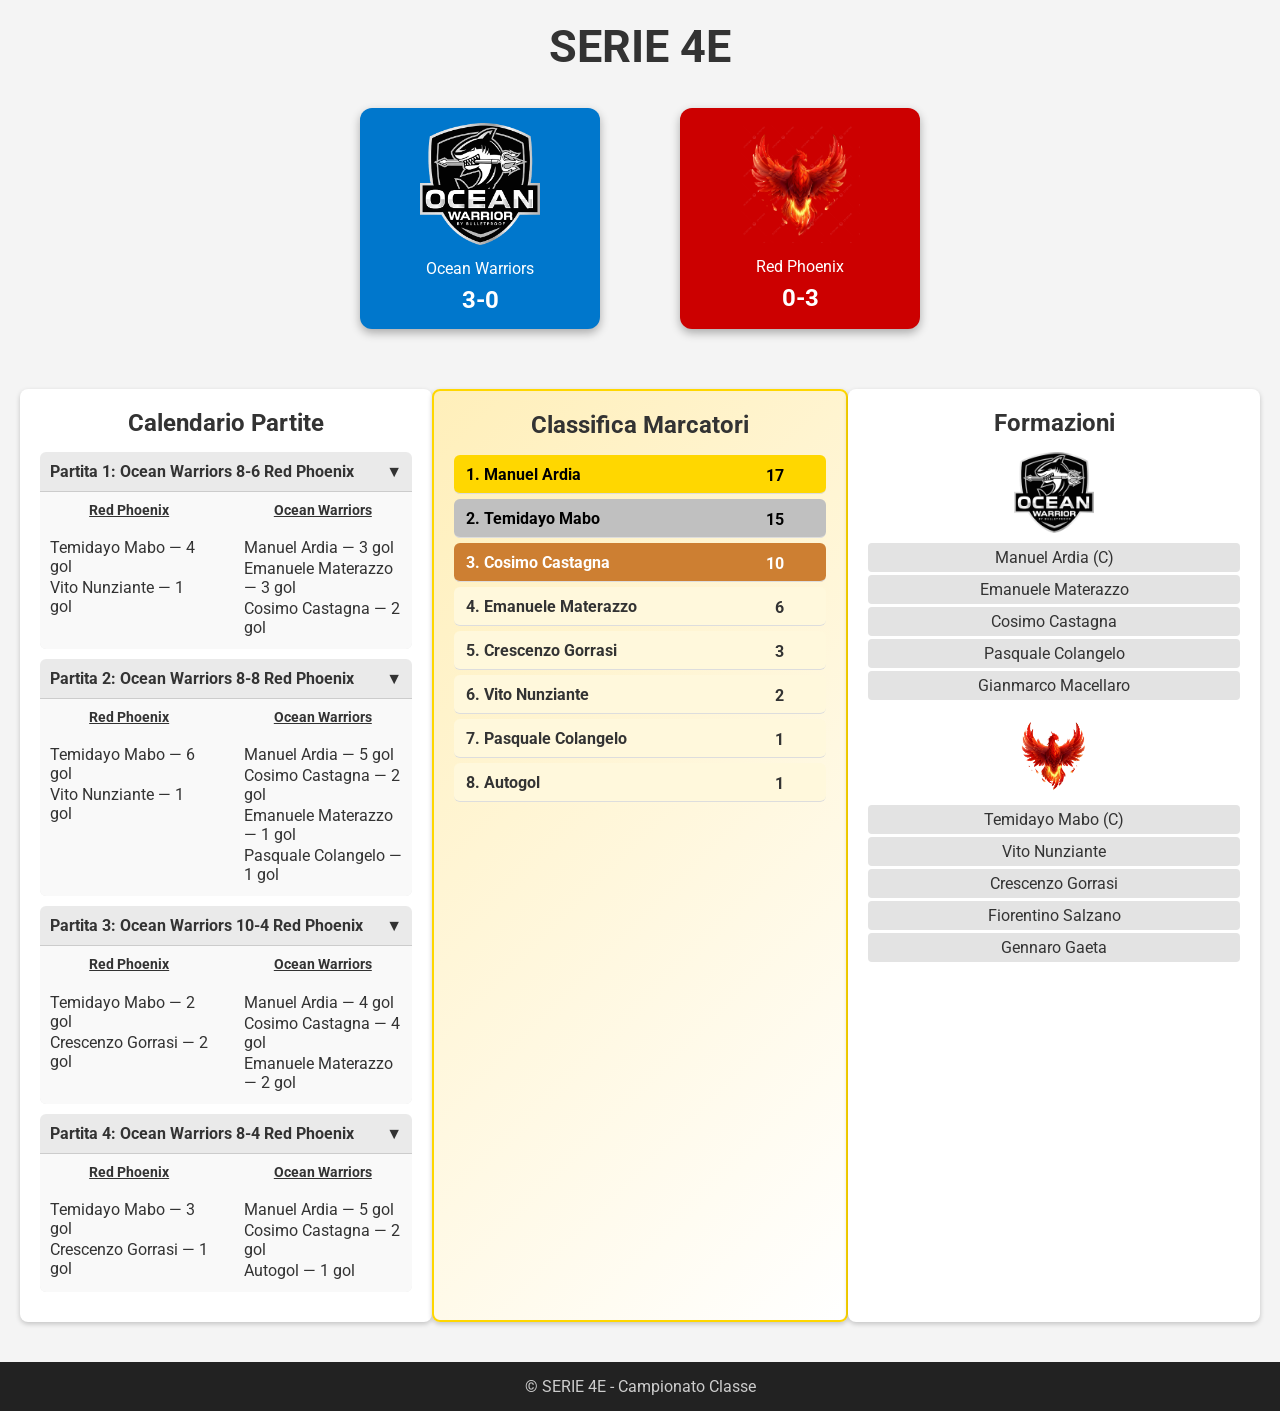
==== index.html @ e38066b0 "Add files via upload" ====
<!DOCTYPE html>
<html lang="it">
<head>
  <meta charset="UTF-8">
  <meta name="viewport" content="width=device-width, initial-scale=1.0">
  <title>SERIE 4E</title>

  <!-- Google Font -->
  <link rel="preconnect" href="https://fonts.googleapis.com">
  <link rel="preconnect" href="https://fonts.gstatic.com" crossorigin>
  <link href="https://fonts.googleapis.com/css2?family=Roboto:wght@400;500;700&display=swap" rel="stylesheet">

  <link rel="stylesheet" href="style.css">
</head>
<body>

  <!-- HEADER -->
  <header>
    <h1>SERIE 4E</h1>
    <div class="header-squadre grande">
      <div class="squadra-header blu">
        <img src="OW.jpg" alt="Ocean Warriors">
        <div>Ocean Warriors</div>
        <div class="risultato">3-0</div>
      </div>
      <div class="squadra-header rosso">
        <img src="RP.jpg" alt="Red Phoenix">
        <div>Red Phoenix</div>
        <div class="risultato">0-3</div>
      </div>
    </div>
  </header>

  <!-- SEZIONI -->
  <div class="container">

    <!-- CALENDARIO PARTITE -->
    <div class="colonna" id="calendario">
      <h2>Calendario Partite</h2>
      <div id="calendario-partite"></div>
    </div>

    <!-- CLASSIFICA MARCATORI -->
    <div class="colonna" id="marcatori">
      <h2>Classifica Marcatori</h2>
      <ul id="lista-marcatori"></ul>
    </div>

    <!-- FORMAZIONI -->
    <div class="colonna" id="formazioni">
      <h2>Formazioni</h2>
      <div class="squadra" id="squadra1"></div>
      <div class="squadra" id="squadra2"></div>
    </div>

  </div>

  <footer>
    &copy; SERIE 4E - Campionato Classe
  </footer>

  <!-- SCRIPT -->
  <script src="script.js"></script>
</body>
</html>
---- style.css ----
/* ----------------- FONT ----------------- */
body, h1, h2, p, li, div {
  font-family: 'Roboto', sans-serif;
}

/* ----------------- 1. Stile globale ----------------- */
body {
  margin: 0;
  padding: 0;
  background-color: #f4f4f4;
  color: #333;
}

h1, h2 {
  margin: 0;
  padding: 0;
}

/* ----------------- 2. Header ----------------- */
header {
  text-align: center;
  padding: 20px 0;
  background-color: #f4f4f4;
}

header h1 {
  font-size: 2.8em;
  margin-bottom: 15px;
}

/* Header squadre grande */
.header-squadre.grande {
  display: flex;
  justify-content: center;
  gap: 80px; /* maggiore spazio tra le squadre */
  padding: 20px 0;
}

.squadra-header {
  text-align: center;
  width: 200px; /* riquadro più largo */
  padding: 15px 20px;
  border-radius: 12px;
  box-shadow: 0 4px 10px rgba(0,0,0,0.3);
}

.squadra-header.blu {
  background-color: #0077cc;
  color: white;
}

.squadra-header.rosso {
  background-color: #cc0000;
  color: white;
}

.squadra-header img {
  width: 120px; /* immagine più grande */
  height: auto;
  margin-bottom: 10px;
  border-radius: 8px;
}

.squadra-header .risultato {
  font-size: 1.5em; /* risultato più evidente */
  font-weight: bold;
  margin-top: 8px;
}

/* ----------------- 3. Layout colonne / container principale ----------------- */
.container {
  display: flex;
  justify-content: space-around;
  flex-wrap: wrap;
  padding: 20px;
}

.colonna {
  background-color: white;
  padding: 20px;
  border-radius: 8px;
  width: 30%;
  box-shadow: 0 2px 5px rgba(0,0,0,0.2);
  margin-bottom: 20px;
}

h2 {
  text-align: center;
  margin-bottom: 15px;
}

ul {
  list-style: none;
  padding: 0;
}

li {
  padding: 5px 0;
  border-bottom: 1px solid #ddd;
}

/* ----------------- 4. Formazioni ----------------- */
.squadra {
  margin-bottom: 15px;
}

.giocatore {
  padding: 5px;
  margin: 3px 0;
  background-color: #e3e3e3;
  border-radius: 4px;
  cursor: pointer;
  text-align: center;
  transition: transform 0.2s, background-color 0.2s;
}

.giocatore:hover {
  background-color: #d1d1d1;
  transform: scale(1.03);
}

#formazioni img {
  width: 80px;
  height: auto;
  display: block;
  margin: 0 auto 10px auto;
}

/* ----------------- 5. Footer ----------------- */
footer {
  background-color: #222;
  color: #ccc;
  text-align: center;
  padding: 15px 0;
}

/* ----------------- 6. Calendario partite a tendina ----------------- */
.partita {
  background-color: #eaeaea;
  margin-bottom: 10px;
  border-radius: 6px;
  overflow: hidden;
  cursor: pointer;
  transition: background-color 0.2s;
}

.partita:hover {
  background-color: #dcdcdc;
}

.partita-titolo {
  padding: 10px;
  font-weight: bold;
  display: flex;
  justify-content: space-between;
  align-items: center;
}

.gol-dettaglio {
  display: none;
  background-color: #f9f9f9;
  padding: 10px;
  border-top: 1px solid #ccc;
  display: flex;
  justify-content: space-between;
}

.gol-colonna {
  width: 45%;
}

.gol-colonna h4 {
  margin-top: 0;
  text-align: center;
  font-size: 0.9em;
  text-decoration: underline;
}

.gol-giocatore {
  margin: 2px 0;
}

/* ----------------- 7. Classifica Marcatori migliorata ----------------- */
#marcatori {
  background: linear-gradient(135deg, #ffefba, #ffffff);
  border: 2px solid #ffd700;
}

#lista-marcatori li {
  display: flex;
  align-items: center;
  justify-content: space-between;
  padding: 8px 12px;
  margin: 5px 0;
  border-radius: 6px;
  background-color: #fff8dc;
  font-weight: bold;
  transition: transform 0.2s, background-color 0.2s;
  position: relative;
}

#lista-marcatori li:hover {
  background-color: #ffe680;
  transform: scale(1.03);
}

#lista-marcatori li.top1 { background-color: #ffd700; color: #000; }
#lista-marcatori li.top2 { background-color: #c0c0c0; color: #000; }
#lista-marcatori li.top3 { background-color: #cd7f32; color: #fff; }

.gol-icon {
  display: inline-block;
  margin-left: 8px;
  width: 18px;
  height: 18px;
  background-image: url('pallone.png'); /* Icona pallone */
  background-size: cover;
}
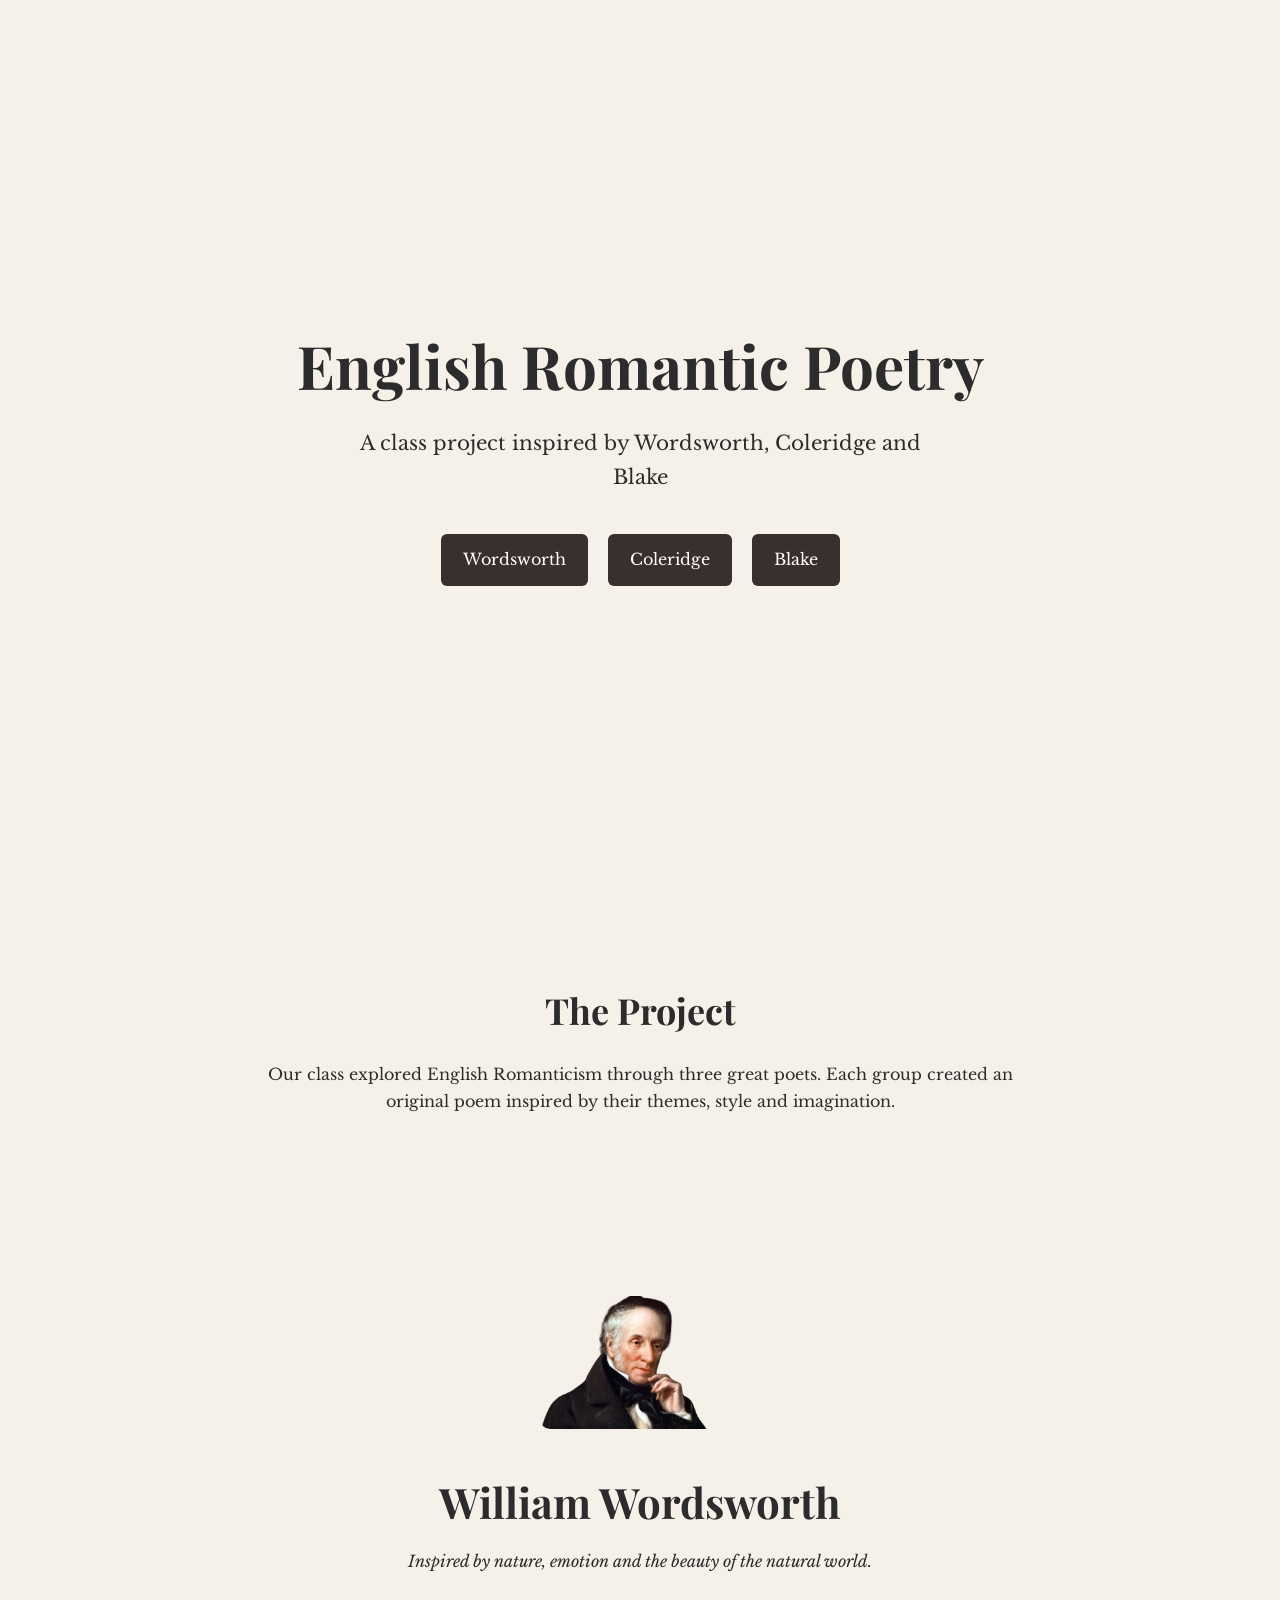
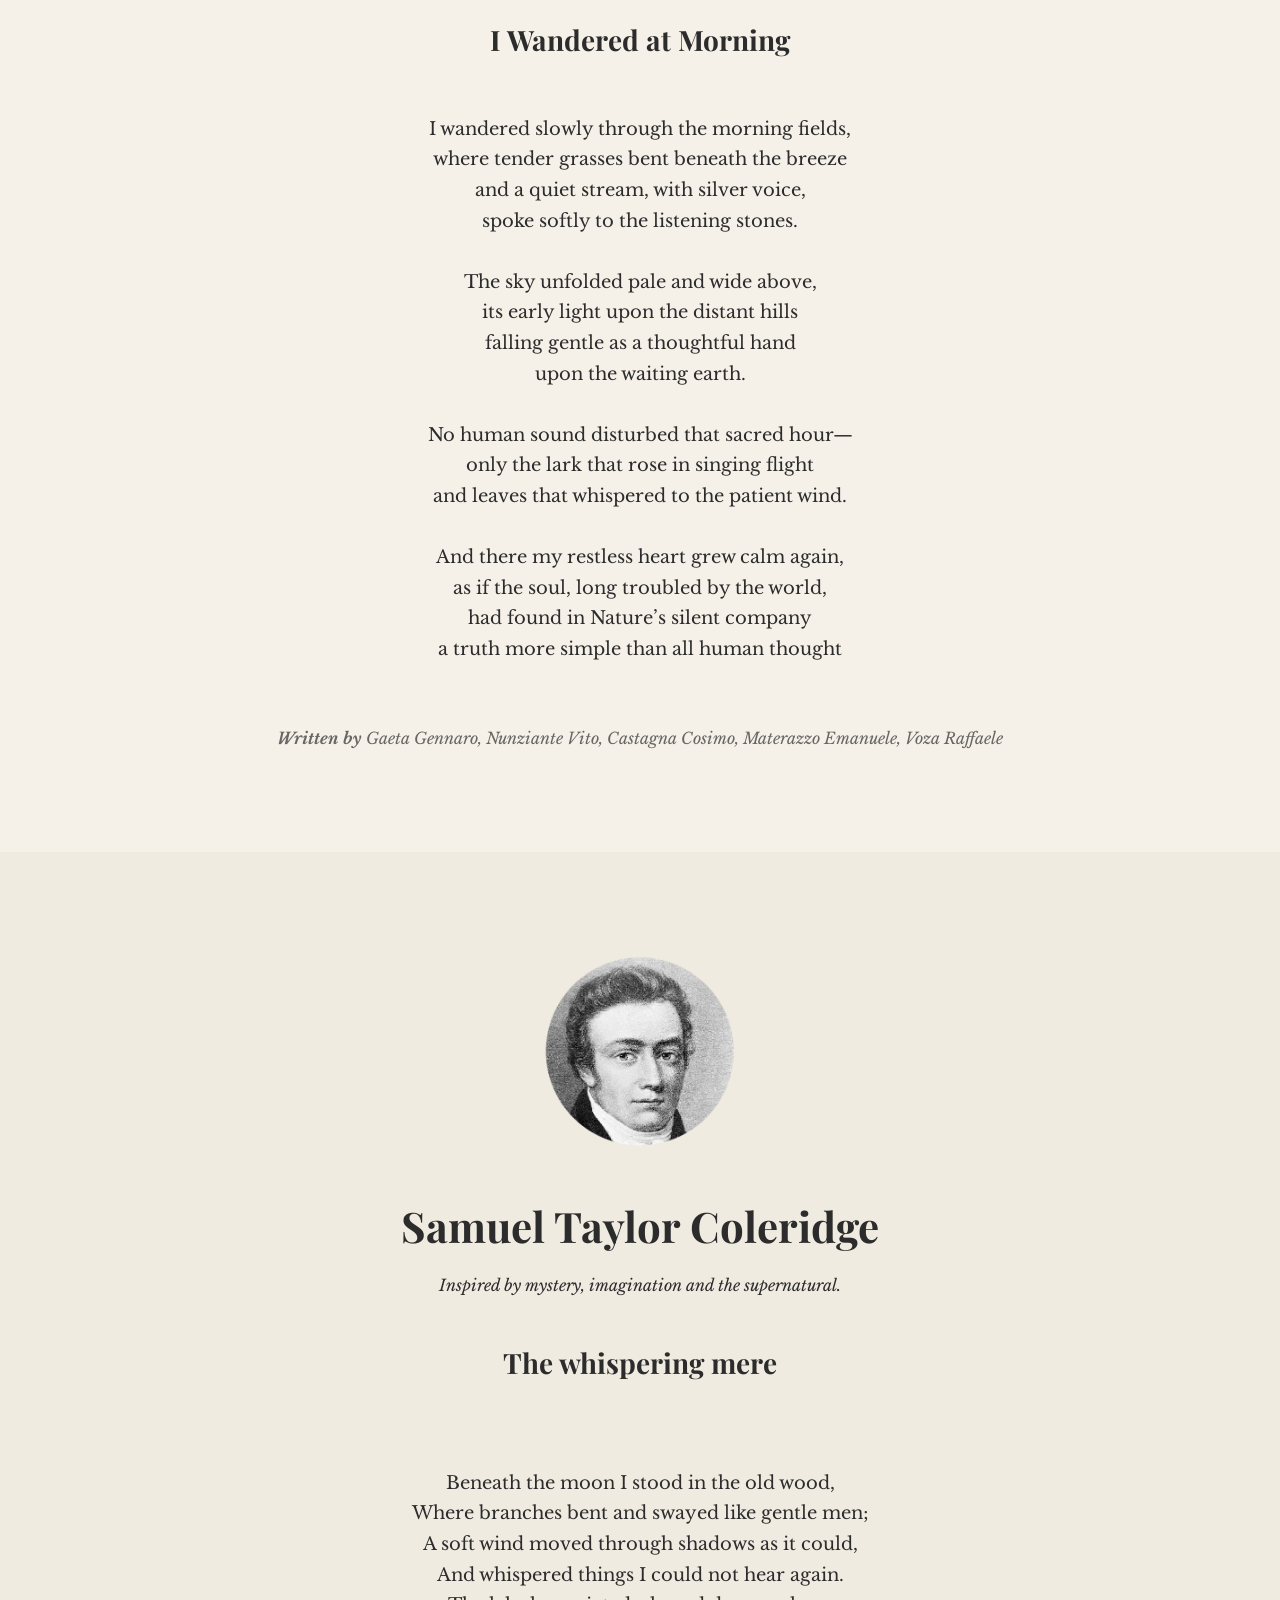
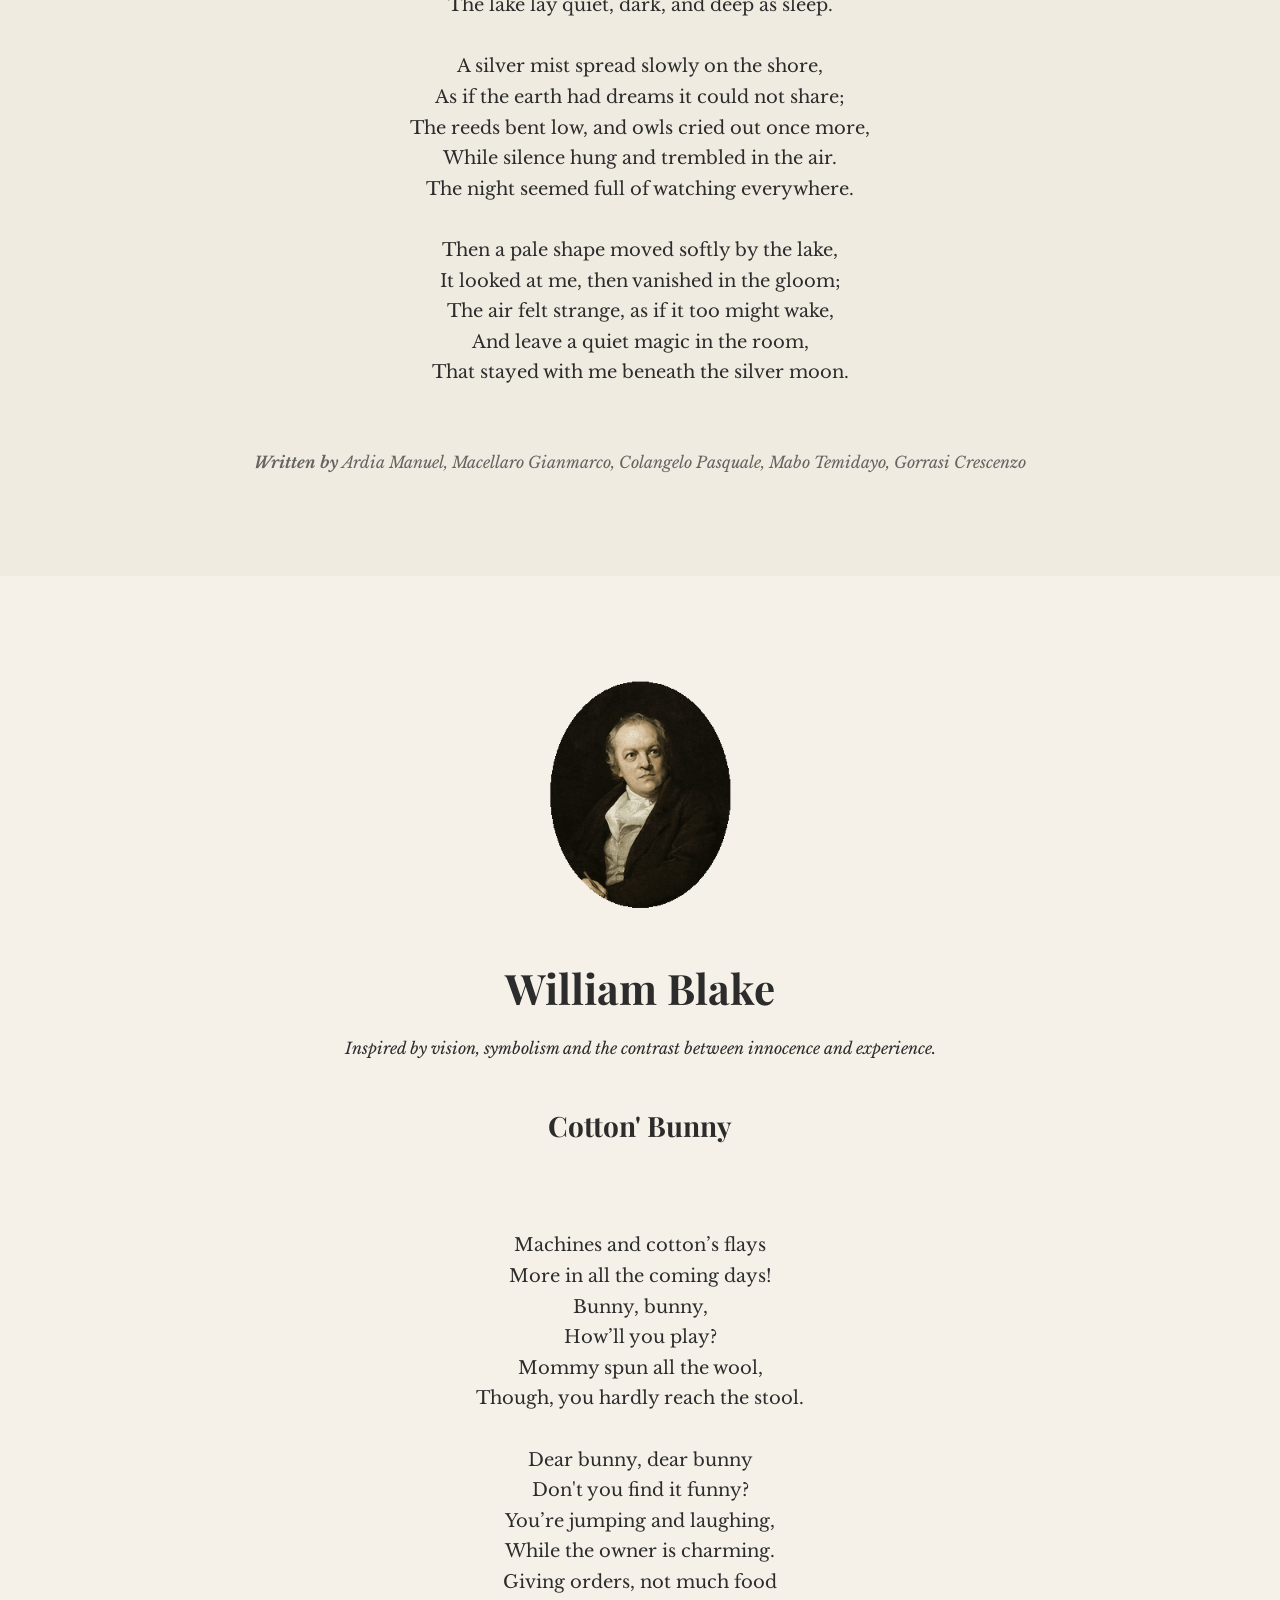
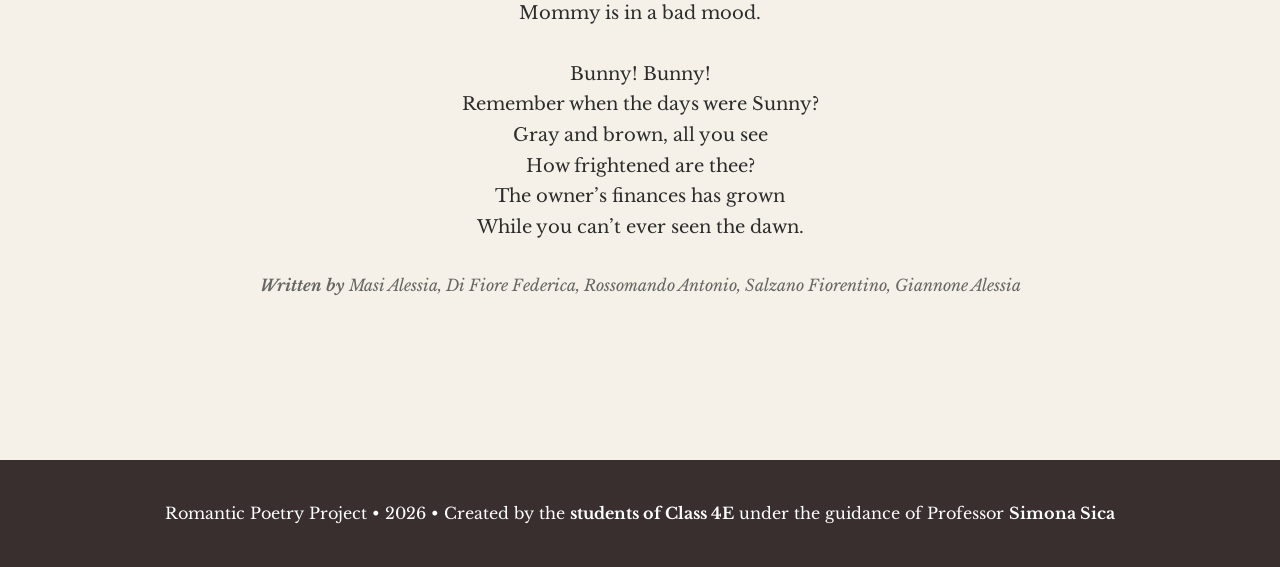
==== commit bd48ef8a: "Add files via upload" ====
--- a/index.html
+++ b/index.html
@@ -1,73 +1,177 @@
 <!DOCTYPE html>
-<html lang="it">
+<html lang="en">
+
 <head>
-  <meta charset="UTF-8">
-  <meta name="viewport" content="width=device-width, initial-scale=1.0">
-  <title>SERIE 4E</title>
 
-  <!-- Google Font -->
-  <link rel="preconnect" href="https://fonts.googleapis.com">
-  <link rel="preconnect" href="https://fonts.gstatic.com" crossorigin>
-  <link href="https://fonts.googleapis.com/css2?family=Roboto:wght@400;500;700&display=swap" rel="stylesheet">
+<meta charset="UTF-8">
+<meta name="viewport" content="width=device-width, initial-scale=1.0">
 
-  <link rel="stylesheet" href="style.css">
+<title>Romantic Poetry Project</title>
+
+<link rel="stylesheet" href="style.css">
+
 </head>
+
 <body>
 
-  <!-- HEADER -->
-  <header>
-    <h1>SERIE 4E</h1>
-    <div class="header-squadre grande">
-      <div class="squadra-header blu">
-        <img src="OW.jpg" alt="Ocean Warriors">
-        <div>Ocean Warriors</div>
-        <div class="risultato">3-0</div>
-      </div>
-      <div class="squadra-header rosso">
-        <img src="RP.jpg" alt="Red Phoenix">
-        <div>Red Phoenix</div>
-        <div class="risultato">0-3</div>
-      </div>
-    </div>
-  </header>
+<header>
 
-  <!-- SEZIONI -->
-  <div class="container">
+<h1>English Romantic Poetry</h1>
 
-    <!-- CALENDARIO PARTITE -->
-    <div class="colonna" id="calendario">
-      <h2>Calendario Partite</h2>
-      <div id="calendario-partite"></div>
-    </div>
+<p>A class project inspired by Wordsworth, Coleridge and Blake</p>
 
-    <!-- CLASSIFICA MARCATORI -->
-    <div class="colonna" id="marcatori">
-      <h2>Classifica Marcatori</h2>
-      <ul id="lista-marcatori"></ul>
-    </div>
+<div class="nav-buttons">
 
-    <!-- FORMAZIONI -->
-    <div class="colonna" id="formazioni">
-      <h2>Formazioni</h2>
-      <div class="squadra" id="squadra1"></div>
-      <div class="squadra" id="squadra2"></div>
-    </div>
+<a href="#wordsworth">Wordsworth</a>
+<a href="#coleridge">Coleridge</a>
+<a href="#blake">Blake</a>
 
-  </div>
+</div>
 
-  <footer>
-    &copy; SERIE 4E - Campionato Classe
-  </footer>
-
-  <!-- SCRIPT -->
-  <script src="script.js"></script>
-</body>
-</html>
+</header>
 
 
+<section class="intro">
+
+<h2>The Project</h2>
+
+<p>
+Our class explored English Romanticism through three great poets.
+Each group created an original poem inspired by their themes,
+style and imagination.
+</p>
+
+</section>
 
 
+<section id="wordsworth" class="poet-section">
+
+<img class="poet-image" src="Word.jpg">
+
+<h2 class="poet-name">William Wordsworth</h2>
+
+<p class="poet-description">
+Inspired by nature, emotion and the beauty of the natural world.
+</p>
+
+<h3 class="poem-title">I Wandered at Morning</h3>
+
+<p class="poem">
+I wandered slowly through the morning fields,
+where tender grasses bent beneath the breeze
+and a quiet stream, with silver voice,
+spoke softly to the listening stones.
+
+The sky unfolded pale and wide above,
+its early light upon the distant hills
+falling gentle as a thoughtful hand
+upon the waiting earth.
+
+No human sound disturbed that sacred hour—
+only the lark that rose in singing flight
+and leaves that whispered to the patient wind.
+
+And there my restless heart grew calm again,
+as if the soul, long troubled by the world,
+had found in Nature’s silent company
+a truth more simple than all human thought
+
+</p>
+
+<p class="group"><b>Written by</b> Gaeta Gennaro, Nunziante Vito, Castagna Cosimo, Materazzo Emanuele, Voza Raffaele</p>
+
+</section>
 
 
+<section id="coleridge" class="poet-section">
+
+<img class="poet-image" src="Coleridge.jpg">
+
+<h2 class="poet-name">Samuel Taylor Coleridge</h2>
+
+<p class="poet-description">
+Inspired by mystery, imagination and the supernatural.
+</p>
+
+<h3 class="poem-title">The whispering mere</h3>
+
+<p class="poem">
+
+Beneath the moon I stood in the old wood,
+Where branches bent and swayed like gentle men;
+A soft wind moved through shadows as it could,
+And whispered things I could not hear again.
+The lake lay quiet, dark, and deep as sleep.
+
+A silver mist spread slowly on the shore,
+As if the earth had dreams it could not share;
+The reeds bent low, and owls cried out once more,
+While silence hung and trembled in the air.
+The night seemed full of watching everywhere.
+
+Then a pale shape moved softly by the lake,
+It looked at me, then vanished in the gloom;
+The air felt strange, as if it too might wake,
+And leave a quiet magic in the room,
+That stayed with me beneath the silver moon.
+
+</p>
+
+<p class="group"><b>Written by</b> Ardia Manuel, Macellaro Gianmarco, Colangelo Pasquale, Mabo Temidayo, Gorrasi Crescenzo</p>
+
+</section>
 
 
+<section id="blake" class="poet-section">
+
+<img class="poet-image" src="Blake.jpg">
+
+<h2 class="poet-name">William Blake</h2>
+
+<p class="poet-description">
+Inspired by vision, symbolism and the contrast between innocence and experience.
+</p>
+
+<h3 class="poem-title">Cotton' Bunny</h3>
+
+<p class="poem">
+
+Machines and cotton’s flays
+More in all the coming days!
+Bunny, bunny,
+How’ll you play?
+Mommy spun all the wool,
+Though, you hardly reach the stool.
+
+Dear bunny, dear bunny
+Don't you find it funny?
+You’re jumping and laughing,
+While the owner is charming.
+Giving orders, not much food
+Mommy is in a bad mood.
+
+Bunny! Bunny!
+Remember when the days were Sunny?
+Gray and brown, all you see
+How frightened are thee?
+The owner’s finances has grown
+While you can’t ever seen the dawn.
+</p>
+
+<p class="group"><b>Written by</b> Masi Alessia, Di Fiore Federica, Rossomando Antonio, Salzano Fiorentino, Giannone Alessia</p>
+
+</section>
+
+
+<footer>
+
+<p>Romantic Poetry Project • 2026 •
+ Created by the <b>students of Class 4E</b> under the guidance of Professor <b>Simona Sica</b></p>
+
+</footer>
+
+<script src="script.js"></script>
+
+</body>
+
+</html>
--- a/style.css
+++ b/style.css
@@ -1,224 +1,161 @@
-/* ----------------- FONT ----------------- */
-body, h1, h2, p, li, div {
-  font-family: 'Roboto', sans-serif;
+/* FONT */
+@import url('https://fonts.googleapis.com/css2?family=Playfair+Display:wght@400;600&family=Libre+Baskerville&display=swap');
+
+/* RESET BASE */
+*{
+    margin:0;
+    padding:0;
+    box-sizing:border-box;
 }
 
-/* ----------------- 1. Stile globale ----------------- */
-body {
-  margin: 0;
-  padding: 0;
-  background-color: #f4f4f4;
-  color: #333;
+/* BODY */
+
+body{
+    background:#f5f1e8;
+    color:#2c2c2c;
+    font-family:'Libre Baskerville', serif;
+    line-height:1.7;
 }
 
-h1, h2 {
-  margin: 0;
-  padding: 0;
+/* HEADER */
+
+header{
+    height:100vh;
+    display:flex;
+    flex-direction:column;
+    justify-content:center;
+    align-items:center;
+    text-align:center;
+    padding:20px;
 }
 
-/* ----------------- 2. Header ----------------- */
-header {
-  text-align: center;
-  padding: 20px 0;
-  background-color: #f4f4f4;
+header h1{
+    font-family:'Playfair Display', serif;
+    font-size:60px;
+    margin-bottom:10px;
 }
 
-header h1 {
-  font-size: 2.8em;
-  margin-bottom: 15px;
+header p{
+    font-size:20px;
+    margin-bottom:40px;
+    max-width:600px;
 }
 
-/* Header squadre grande */
-.header-squadre.grande {
-  display: flex;
-  justify-content: center;
-  gap: 80px; /* maggiore spazio tra le squadre */
-  padding: 20px 0;
+/* NAV BUTTONS */
+
+.nav-buttons{
+    display:flex;
+    gap:20px;
 }
 
-.squadra-header {
-  text-align: center;
-  width: 200px; /* riquadro più largo */
-  padding: 15px 20px;
-  border-radius: 12px;
-  box-shadow: 0 4px 10px rgba(0,0,0,0.3);
+.nav-buttons a{
+    text-decoration:none;
+    color:white;
+    background:#3a2f2f;
+    padding:12px 22px;
+    border-radius:6px;
+    transition:0.3s;
+    font-size:16px;
 }
 
-.squadra-header.blu {
-  background-color: #0077cc;
-  color: white;
+.nav-buttons a:hover{
+    background:#5a4a4a;
 }
 
-.squadra-header.rosso {
-  background-color: #cc0000;
-  color: white;
+/* INTRO SECTION */
+
+.intro{
+    padding:80px 20px;
+    text-align:center;
+    max-width:800px;
+    margin:auto;
 }
 
-.squadra-header img {
-  width: 120px; /* immagine più grande */
-  height: auto;
-  margin-bottom: 10px;
-  border-radius: 8px;
+.intro h2{
+    font-family:'Playfair Display', serif;
+    font-size:36px;
+    margin-bottom:20px;
 }
 
-.squadra-header .risultato {
-  font-size: 1.5em; /* risultato più evidente */
-  font-weight: bold;
-  margin-top: 8px;
+/* POET SECTIONS */
+
+.poet-section{
+    padding:100px 20px;
+    text-align:center;
 }
 
-/* ----------------- 3. Layout colonne / container principale ----------------- */
-.container {
-  display: flex;
-  justify-content: space-around;
-  flex-wrap: wrap;
-  padding: 20px;
+.poet-section:nth-child(even){
+    background:#f0ebe1;
 }
 
-.colonna {
-  background-color: white;
-  padding: 20px;
-  border-radius: 8px;
-  width: 30%;
-  box-shadow: 0 2px 5px rgba(0,0,0,0.2);
-  margin-bottom: 20px;
+.poet-name{
+    font-family:'Playfair Display', serif;
+    font-size:42px;
+    margin-bottom:10px;
 }
 
-h2 {
-  text-align: center;
-  margin-bottom: 15px;
+.poet-description{
+    font-style:italic;
+    margin-bottom:40px;
 }
 
-ul {
-  list-style: none;
-  padding: 0;
+/* POET IMAGE */
+
+.poet-image{
+    width:200px;
+    border-radius:10px;
+    margin-bottom:30px;
 }
 
-li {
-  padding: 5px 0;
-  border-bottom: 1px solid #ddd;
+/* POEM TITLE */
+
+.poem-title{
+    font-family:'Playfair Display', serif;
+    font-size:28px;
+    margin-bottom:20px;
 }
 
-/* ----------------- 4. Formazioni ----------------- */
-.squadra {
-  margin-bottom: 15px;
+/* POEM TEXT */
+
+.poem{
+    white-space:pre-line;
+    font-size:18px;
+    max-width:600px;
+    margin:auto;
+    margin-bottom:30px;
 }
 
-.giocatore {
-  padding: 5px;
-  margin: 3px 0;
-  background-color: #e3e3e3;
-  border-radius: 4px;
-  cursor: pointer;
-  text-align: center;
-  transition: transform 0.2s, background-color 0.2s;
+/* GROUP */
+
+.group{
+    font-style:italic;
+    opacity:0.7;
 }
 
-.giocatore:hover {
-  background-color: #d1d1d1;
-  transform: scale(1.03);
+/* FOOTER */
+
+footer{
+    text-align:center;
+    padding:40px;
+    background:#3a2f2f;
+    color:white;
+    margin-top:60px;
 }
 
-#formazioni img {
-  width: 80px;
-  height: auto;
-  display: block;
-  margin: 0 auto 10px auto;
+/* RESPONSIVE */
+
+@media(max-width:768px){
+
+header h1{
+    font-size:40px;
 }
 
-/* ----------------- 5. Footer ----------------- */
-footer {
-  background-color: #222;
-  color: #ccc;
-  text-align: center;
-  padding: 15px 0;
+.poet-name{
+    font-size:32px;
 }
 
-/* ----------------- 6. Calendario partite a tendina ----------------- */
-.partita {
-  background-color: #eaeaea;
-  margin-bottom: 10px;
-  border-radius: 6px;
-  overflow: hidden;
-  cursor: pointer;
-  transition: background-color 0.2s;
+.poem{
+    font-size:16px;
 }
 
-.partita:hover {
-  background-color: #dcdcdc;
-}
-
-.partita-titolo {
-  padding: 10px;
-  font-weight: bold;
-  display: flex;
-  justify-content: space-between;
-  align-items: center;
-}
-
-.gol-dettaglio {
-  display: none;
-  background-color: #f9f9f9;
-  padding: 10px;
-  border-top: 1px solid #ccc;
-  display: flex;
-  justify-content: space-between;
-}
-
-.gol-colonna {
-  width: 45%;
-}
-
-.gol-colonna h4 {
-  margin-top: 0;
-  text-align: center;
-  font-size: 0.9em;
-  text-decoration: underline;
-}
-
-.gol-giocatore {
-  margin: 2px 0;
-}
-
-/* ----------------- 7. Classifica Marcatori migliorata ----------------- */
-#marcatori {
-  background: linear-gradient(135deg, #ffefba, #ffffff);
-  border: 2px solid #ffd700;
-}
-
-#lista-marcatori li {
-  display: flex;
-  align-items: center;
-  justify-content: space-between;
-  padding: 8px 12px;
-  margin: 5px 0;
-  border-radius: 6px;
-  background-color: #fff8dc;
-  font-weight: bold;
-  transition: transform 0.2s, background-color 0.2s;
-  position: relative;
-}
-
-#lista-marcatori li:hover {
-  background-color: #ffe680;
-  transform: scale(1.03);
-}
-
-#lista-marcatori li.top1 { background-color: #ffd700; color: #000; }
-#lista-marcatori li.top2 { background-color: #c0c0c0; color: #000; }
-#lista-marcatori li.top3 { background-color: #cd7f32; color: #fff; }
-
-.gol-icon {
-  display: inline-block;
-  margin-left: 8px;
-  width: 18px;
-  height: 18px;
-  background-image: url('pallone.png'); /* Icona pallone */
-  background-size: cover;
-}
-
-
-
-
-
-
+}
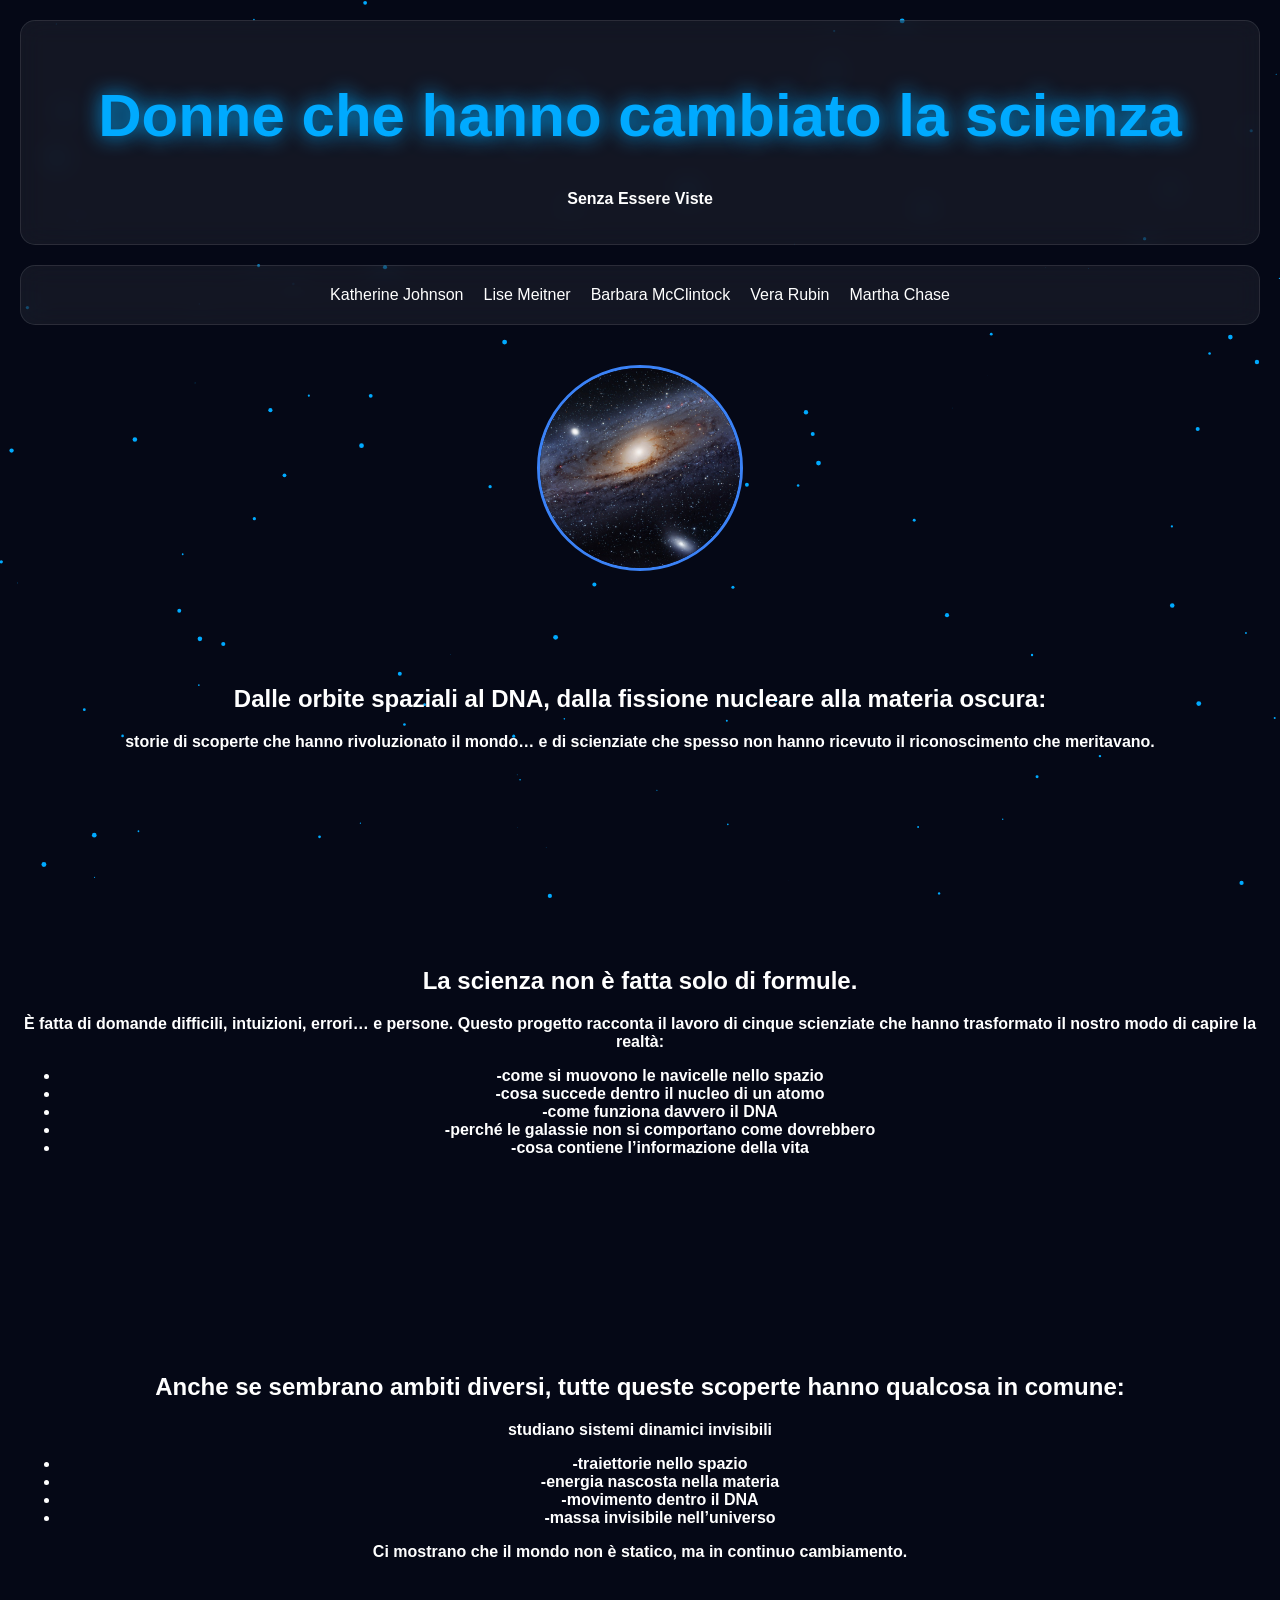
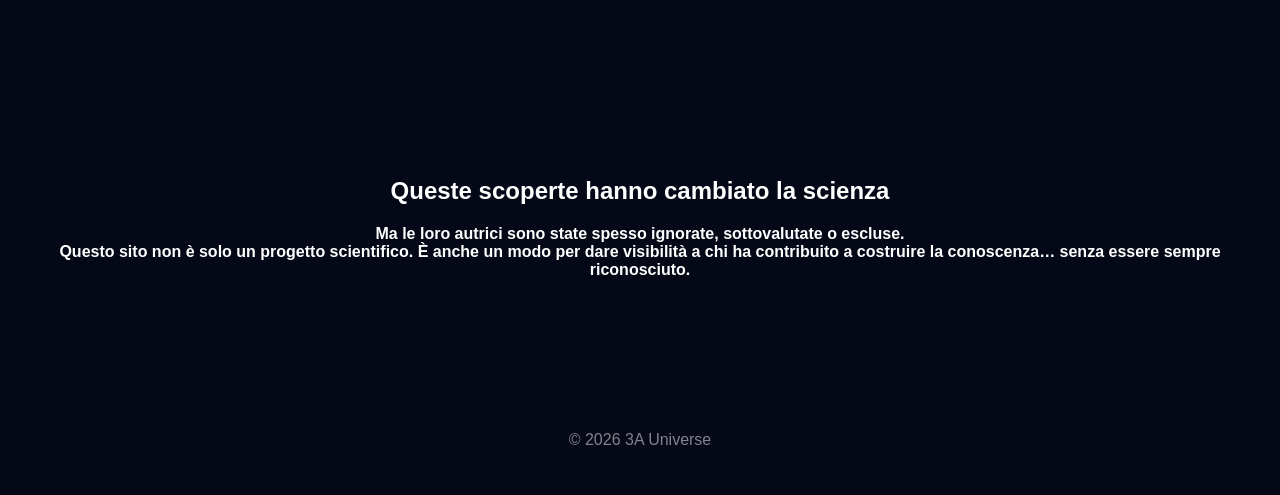
==== commit fdffcca2: "Add files via upload" ====
--- a/index.html
+++ b/index.html
@@ -1,177 +1,80 @@
 <!DOCTYPE html>
-<html lang="en">
-
+<html lang="it">
 <head>
-
 <meta charset="UTF-8">
 <meta name="viewport" content="width=device-width, initial-scale=1.0">
-
-<title>Romantic Poetry Project</title>
-
+<title>Miklajo Universe</title>
 <link rel="stylesheet" href="style.css">
-
 </head>
 
 <body>
 
-<header>
+<canvas id="bg"></canvas>
 
-<h1>English Romantic Poetry</h1>
-
-<p>A class project inspired by Wordsworth, Coleridge and Blake</p>
-
-<div class="nav-buttons">
-
-<a href="#wordsworth">Wordsworth</a>
-<a href="#coleridge">Coleridge</a>
-<a href="#blake">Blake</a>
-
-</div>
-
+<header class="glass hero">
+  <h1>Donne che hanno cambiato la scienza</h1>
+ <b> <p>Senza Essere Viste</p></b>
 </header>
 
-
-<section class="intro">
-
-<h2>The Project</h2>
-
-<p>
-Our class explored English Romanticism through three great poets.
-Each group created an original poem inspired by their themes,
-style and imagination.
-</p>
-
+<nav class="glass">
+  <a href="johnson.html">Katherine Johnson</a>
+  <a href="Meitner.html">Lise Meitner</a>
+  <a href="Mc.html">Barbara McClintock</a>
+  <a href="Rubin.html">Vera Rubin</a>
+  <a href="Chase.html">Martha Chase</a>
+</nav>
+<div style="text-align:center; margin-top:40px;">
+  <img src="Universo.jpg" alt="Miklajo" style="width:200px; height:200px; border-radius:50%; object-fit:cover; border:3px solid #3b82f6;">
+</div>
+<section id="about" class="reveal">
+  <h2>Dalle orbite spaziali al DNA, dalla fissione nucleare alla materia oscura:</h2>
+  <p><b>storie di scoperte che hanno rivoluzionato il mondo… e di scienziate che spesso non hanno ricevuto il riconoscimento che meritavano.</b></p>
 </section>
 
+<section id="school" class="reveal">
+  <h2>La scienza non è fatta solo di formule.</h2>
+ <b> <p>È fatta di domande difficili, intuizioni, errori… e persone.
 
-<section id="wordsworth" class="poet-section">
+Questo progetto racconta il lavoro di cinque scienziate che hanno trasformato il nostro modo di capire la realtà:<br>
+<ul>
+  <li>-come si muovono le navicelle nello spazio</li>
+  <li>-cosa succede dentro il nucleo di un atomo</li>
+  <li>-come funziona davvero il DNA</li>
+  <li>-perché le galassie non si comportano come dovrebbero</li>
+  <li>-cosa contiene l’informazione della vita</li>
+</ul>
 
-<img class="poet-image" src="Word.jpg">
 
-<h2 class="poet-name">William Wordsworth</h2>
 
-<p class="poet-description">
-Inspired by nature, emotion and the beauty of the natural world.
-</p>
 
-<h3 class="poem-title">I Wandered at Morning</h3>
-
-<p class="poem">
-I wandered slowly through the morning fields,
-where tender grasses bent beneath the breeze
-and a quiet stream, with silver voice,
-spoke softly to the listening stones.
-
-The sky unfolded pale and wide above,
-its early light upon the distant hills
-falling gentle as a thoughtful hand
-upon the waiting earth.
-
-No human sound disturbed that sacred hour—
-only the lark that rose in singing flight
-and leaves that whispered to the patient wind.
-
-And there my restless heart grew calm again,
-as if the soul, long troubled by the world,
-had found in Nature’s silent company
-a truth more simple than all human thought
-
-</p>
-
-<p class="group"><b>Written by</b> Gaeta Gennaro, Nunziante Vito, Castagna Cosimo, Materazzo Emanuele, Voza Raffaele</p>
-
+</p></b>
 </section>
 
-
-<section id="coleridge" class="poet-section">
-
-<img class="poet-image" src="Coleridge.jpg">
-
-<h2 class="poet-name">Samuel Taylor Coleridge</h2>
-
-<p class="poet-description">
-Inspired by mystery, imagination and the supernatural.
-</p>
-
-<h3 class="poem-title">The whispering mere</h3>
-
-<p class="poem">
-
-Beneath the moon I stood in the old wood,
-Where branches bent and swayed like gentle men;
-A soft wind moved through shadows as it could,
-And whispered things I could not hear again.
-The lake lay quiet, dark, and deep as sleep.
-
-A silver mist spread slowly on the shore,
-As if the earth had dreams it could not share;
-The reeds bent low, and owls cried out once more,
-While silence hung and trembled in the air.
-The night seemed full of watching everywhere.
-
-Then a pale shape moved softly by the lake,
-It looked at me, then vanished in the gloom;
-The air felt strange, as if it too might wake,
-And leave a quiet magic in the room,
-That stayed with me beneath the silver moon.
-
-</p>
-
-<p class="group"><b>Written by</b> Ardia Manuel, Macellaro Gianmarco, Colangelo Pasquale, Mabo Temidayo, Gorrasi Crescenzo</p>
-
+<section id="hobbies" class="reveal">
+  <h2>Anche se sembrano ambiti diversi, tutte queste scoperte hanno qualcosa in comune:</h2>
+<p><b>studiano sistemi dinamici invisibili
+<br><ul>
+<li>-traiettorie nello spazio</li>
+<li>-energia nascosta nella materia</li>
+<li>-movimento dentro il DNA</li>
+<li>-massa invisibile nell’universo</li>
+</ul>
+Ci mostrano che il mondo non è statico, ma in continuo cambiamento.</b></p>
 </section>
 
+<section id="day" class="reveal">
+  <h2>Queste scoperte hanno cambiato la scienza</h2>
+  <p><b>Ma le loro autrici sono state spesso ignorate, sottovalutate o escluse.<br>
 
-<section id="blake" class="poet-section">
-
-<img class="poet-image" src="Blake.jpg">
-
-<h2 class="poet-name">William Blake</h2>
-
-<p class="poet-description">
-Inspired by vision, symbolism and the contrast between innocence and experience.
-</p>
-
-<h3 class="poem-title">Cotton' Bunny</h3>
-
-<p class="poem">
-
-Machines and cotton’s flays
-More in all the coming days!
-Bunny, bunny,
-How’ll you play?
-Mommy spun all the wool,
-Though, you hardly reach the stool.
-
-Dear bunny, dear bunny
-Don't you find it funny?
-You’re jumping and laughing,
-While the owner is charming.
-Giving orders, not much food
-Mommy is in a bad mood.
-
-Bunny! Bunny!
-Remember when the days were Sunny?
-Gray and brown, all you see
-How frightened are thee?
-The owner’s finances has grown
-While you can’t ever seen the dawn.
-</p>
-
-<p class="group"><b>Written by</b> Masi Alessia, Di Fiore Federica, Rossomando Antonio, Salzano Fiorentino, Giannone Alessia</p>
-
+Questo sito non è solo un progetto scientifico.
+È anche un modo per dare visibilità a chi ha contribuito a costruire la conoscenza… senza essere sempre riconosciuto.</b></p>
 </section>
 
 
 <footer>
-
-<p>Romantic Poetry Project • 2026 •
- Created by the <b>students of Class 4E</b> under the guidance of Professor <b>Simona Sica</b></p>
-
+  <p>© 2026 3A Universe</p>
 </footer>
 
 <script src="script.js"></script>
-
 </body>
-
 </html>
--- a/style.css
+++ b/style.css
@@ -1,161 +1,114 @@
-/* FONT */
-@import url('https://fonts.googleapis.com/css2?family=Playfair+Display:wght@400;600&family=Libre+Baskerville&display=swap');
-
-/* RESET BASE */
-*{
-    margin:0;
-    padding:0;
-    box-sizing:border-box;
+body {
+  margin: 0;
+  font-family: "Segoe UI", sans-serif;
+  background: #050816;
+  color: white;
+  overflow-x: hidden;
 }
 
-/* BODY */
-
-body{
-    background:#f5f1e8;
-    color:#2c2c2c;
-    font-family:'Libre Baskerville', serif;
-    line-height:1.7;
+/* BACKGROUND CANVAS */
+#bg {
+  position: fixed;
+  top: 0;
+  left: 0;
+  z-index: -1;
 }
 
-/* HEADER */
-
-header{
-    height:100vh;
-    display:flex;
-    flex-direction:column;
-    justify-content:center;
-    align-items:center;
-    text-align:center;
-    padding:20px;
+/* GLASS UI */
+.glass {
+  background: rgba(255,255,255,0.06);
+  backdrop-filter: blur(12px);
+  border: 1px solid rgba(255,255,255,0.1);
+  border-radius: 15px;
+  padding: 20px;
+  margin: 20px;
+  text-align: center;
 }
 
-header h1{
-    font-family:'Playfair Display', serif;
-    font-size:60px;
-    margin-bottom:10px;
+/* HERO */
+.hero h1 {
+  font-size: 60px;
+  color: #00aaff;
+  text-shadow: 0 0 20px #00aaff;
 }
 
-header p{
-    font-size:20px;
-    margin-bottom:40px;
-    max-width:600px;
+/* NAV */
+nav {
+  display: flex;
+  justify-content: center;
+  gap: 20px;
 }
 
-/* NAV BUTTONS */
-
-.nav-buttons{
-    display:flex;
-    gap:20px;
+nav a {
+  color: white;
+  text-decoration: none;
+  transition: 0.3s;
 }
 
-.nav-buttons a{
-    text-decoration:none;
-    color:white;
-    background:#3a2f2f;
-    padding:12px 22px;
-    border-radius:6px;
-    transition:0.3s;
-    font-size:16px;
+nav a:hover {
+  color: #00aaff;
+  transform: scale(1.1);
 }
 
-.nav-buttons a:hover{
-    background:#5a4a4a;
+/* SECTIONS */
+section {
+  padding: 90px 20px;
+  text-align: center;
 }
 
-/* INTRO SECTION */
-
-.intro{
-    padding:80px 20px;
-    text-align:center;
-    max-width:800px;
-    margin:auto;
+/* REVEAL */
+.reveal {
+  opacity: 0;
+  transform: translateY(80px);
+  transition: 1s ease;
 }
 
-.intro h2{
-    font-family:'Playfair Display', serif;
-    font-size:36px;
-    margin-bottom:20px;
+.reveal.active {
+  opacity: 1;
+  transform: translateY(0);
 }
 
-/* POET SECTIONS */
-
-.poet-section{
-    padding:100px 20px;
-    text-align:center;
+/* GRID */
+.grid {
+  display: flex;
+  justify-content: center;
+  gap: 20px;
+  flex-wrap: wrap;
 }
 
-.poet-section:nth-child(even){
-    background:#f0ebe1;
+.card {
+  padding: 20px;
+  background: rgba(255,255,255,0.08);
+  border-radius: 10px;
+  transition: 0.3s;
 }
 
-.poet-name{
-    font-family:'Playfair Display', serif;
-    font-size:42px;
-    margin-bottom:10px;
+.card:hover {
+  transform: scale(1.15) rotate(2deg);
+  background: rgba(0,170,255,0.2);
+  box-shadow: 0 0 20px #00aaff;
 }
 
-.poet-description{
-    font-style:italic;
-    margin-bottom:40px;
+/* GALLERY */
+.gallery {
+  display: flex;
+  justify-content: center;
+  gap: 15px;
 }
 
-/* POET IMAGE */
-
-.poet-image{
-    width:200px;
-    border-radius:10px;
-    margin-bottom:30px;
+.gallery img {
+  width: 150px;
+  border-radius: 10px;
+  transition: 0.3s;
 }
 
-/* POEM TITLE */
-
-.poem-title{
-    font-family:'Playfair Display', serif;
-    font-size:28px;
-    margin-bottom:20px;
-}
-
-/* POEM TEXT */
-
-.poem{
-    white-space:pre-line;
-    font-size:18px;
-    max-width:600px;
-    margin:auto;
-    margin-bottom:30px;
-}
-
-/* GROUP */
-
-.group{
-    font-style:italic;
-    opacity:0.7;
+.gallery img:hover {
+  transform: scale(1.2);
 }
 
 /* FOOTER */
-
-footer{
-    text-align:center;
-    padding:40px;
-    background:#3a2f2f;
-    color:white;
-    margin-top:60px;
-}
-
-/* RESPONSIVE */
-
-@media(max-width:768px){
-
-header h1{
-    font-size:40px;
-}
-
-.poet-name{
-    font-size:32px;
-}
-
-.poem{
-    font-size:16px;
-}
-
+footer {
+  text-align: center;
+  padding: 30px;
+  opacity: 0.5;
 }
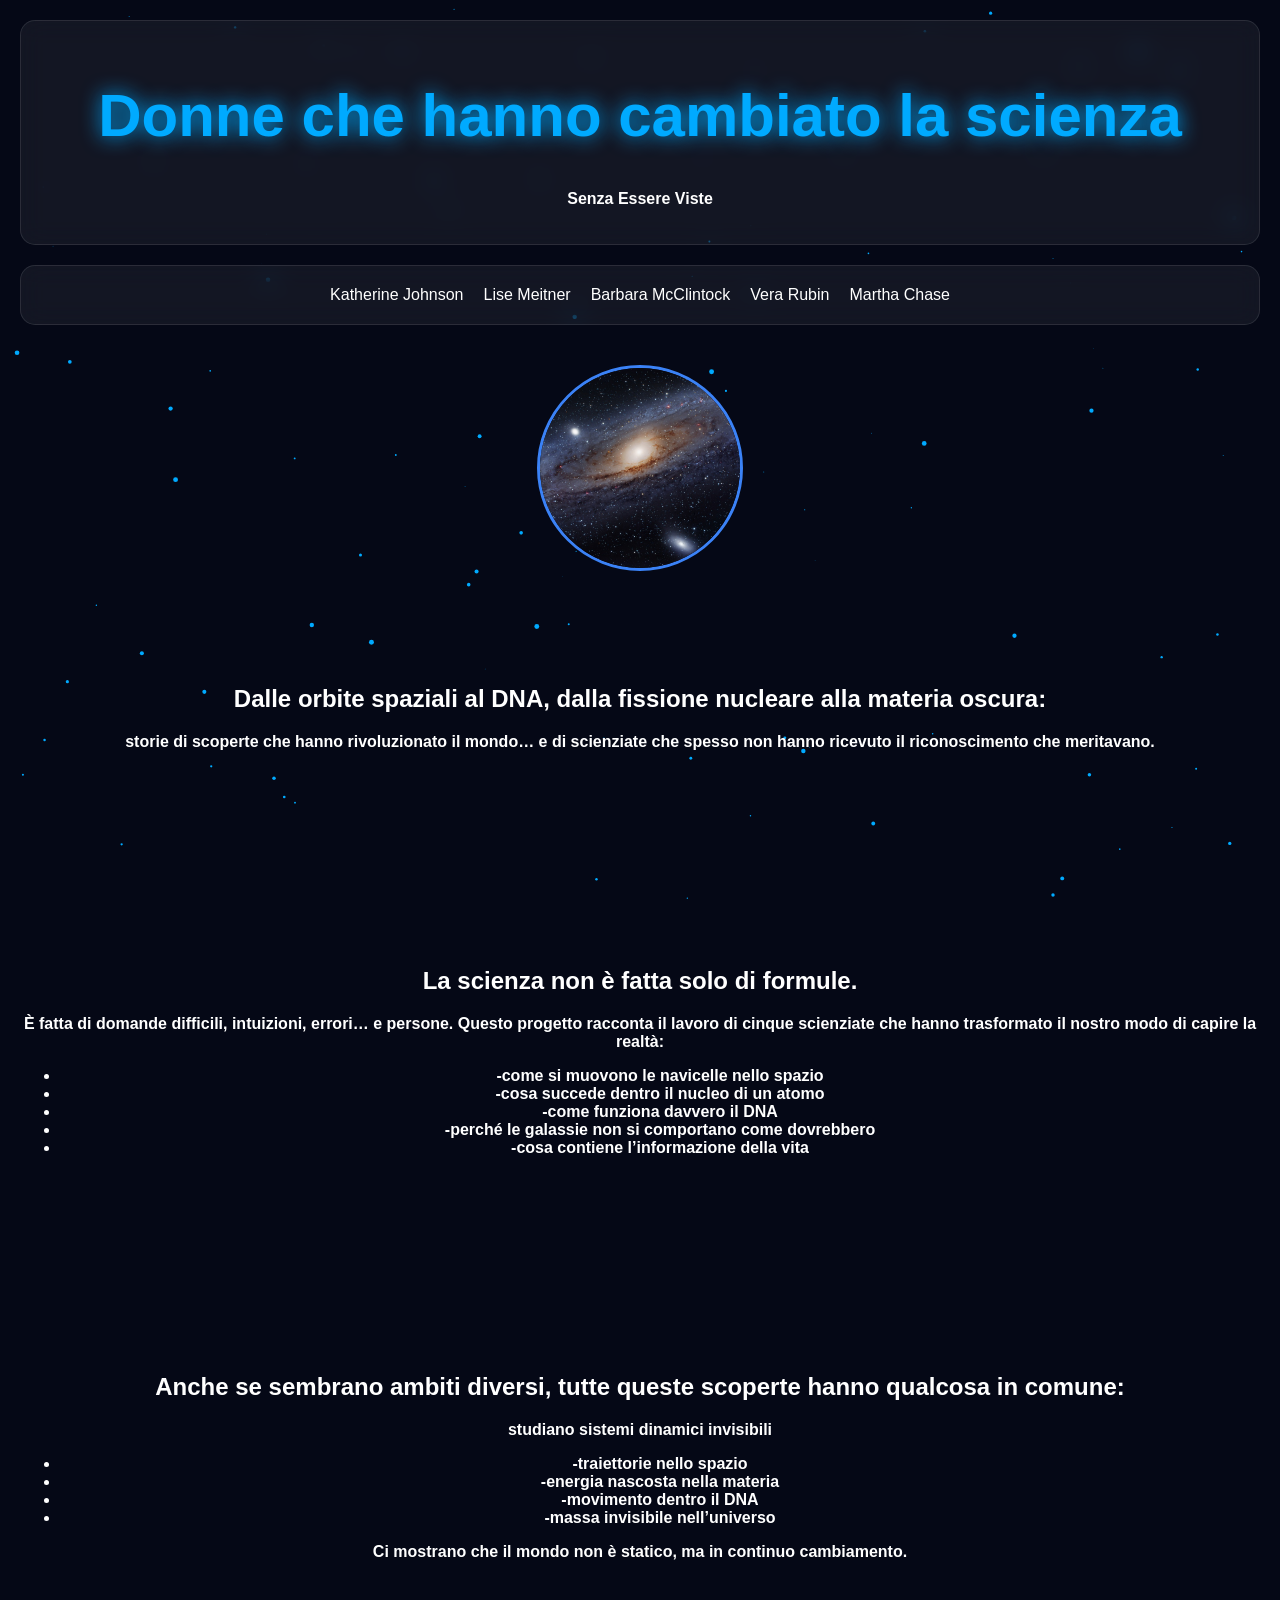
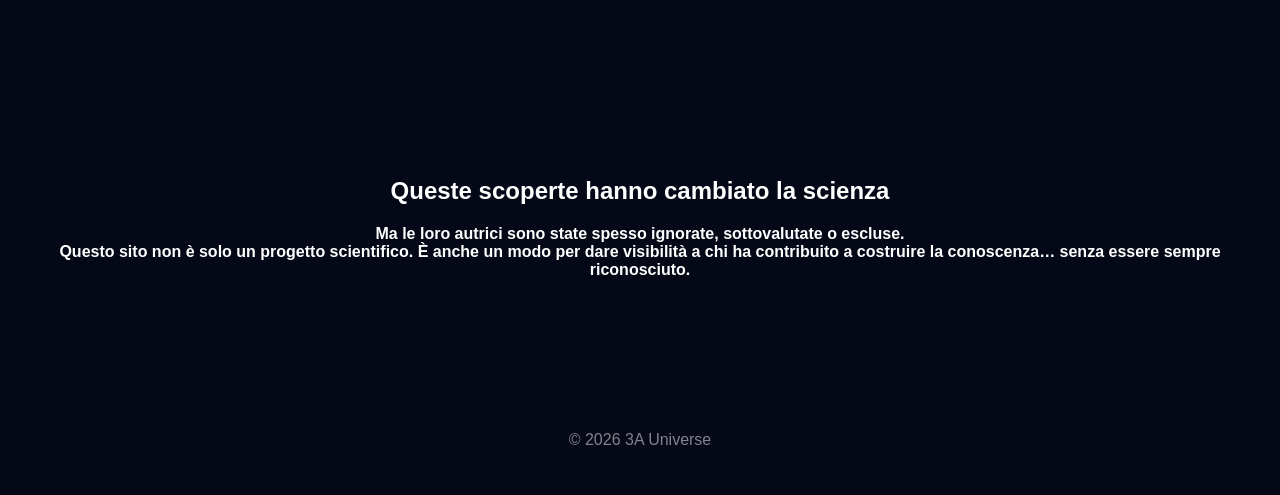
==== commit e51ac7b9: "index.html" ====
--- a/index.html
+++ b/index.html
@@ -17,7 +17,7 @@
 </header>
 
 <nav class="glass">
-  <a href="johnson.html">Katherine Johnson</a>
+  <a href="Johnson.html">Katherine Johnson</a>
   <a href="Meitner.html">Lise Meitner</a>
   <a href="Mc.html">Barbara McClintock</a>
   <a href="Rubin.html">Vera Rubin</a>
@@ -77,4 +77,4 @@
 
 <script src="script.js"></script>
 </body>
-</html>+</html>
